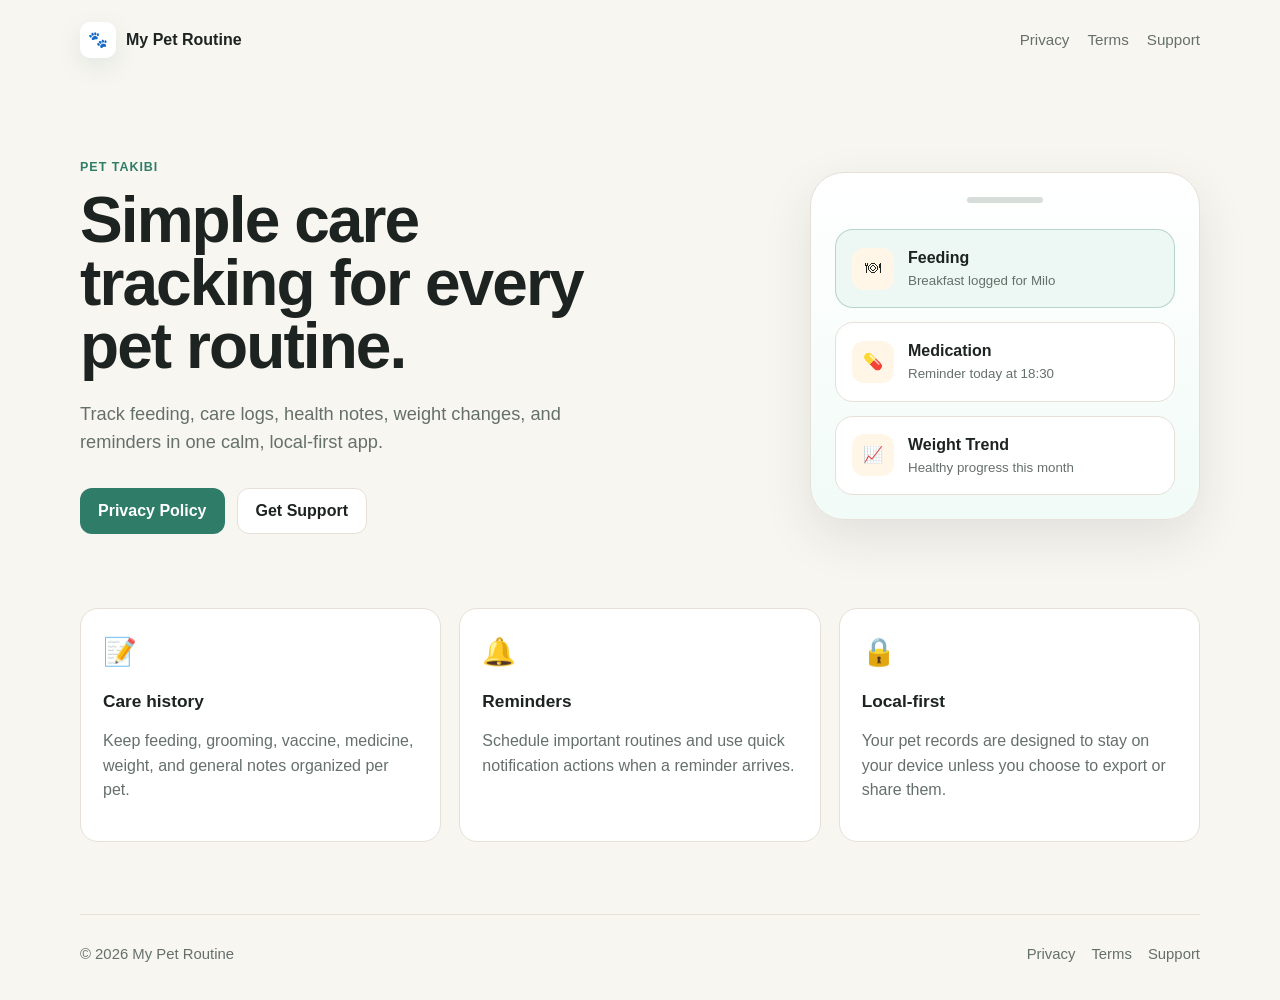
==== index.html @ f4e6ad45 "Add GitHub Pages site" ====
<!doctype html>
<html lang="en">
<head>
  <meta charset="utf-8">
  <meta name="viewport" content="width=device-width, initial-scale=1">
  <title>My Pet Routine</title>
  <meta name="description" content="My Pet Routine helps you track pet care logs, reminders, weight, health records, and routines locally on your device.">
  <link rel="stylesheet" href="assets/styles.css">
</head>
<body>
  <header class="site-header">
    <a class="brand" href="index.html" aria-label="My Pet Routine home">
      <span class="brand-mark">🐾</span>
      <span>My Pet Routine</span>
    </a>
    <nav class="nav" aria-label="Main navigation">
      <a href="privacy.html">Privacy</a>
      <a href="terms.html">Terms</a>
      <a href="support.html">Support</a>
    </nav>
  </header>

  <main>
    <section class="hero">
      <div class="hero-copy">
        <p class="eyebrow">Pet Takibi</p>
        <h1>Simple care tracking for every pet routine.</h1>
        <p class="lead">Track feeding, care logs, health notes, weight changes, and reminders in one calm, local-first app.</p>
        <div class="actions">
          <a class="button primary" href="privacy.html">Privacy Policy</a>
          <a class="button secondary" href="support.html">Get Support</a>
        </div>
      </div>
      <div class="phone-preview" aria-label="App feature preview">
        <div class="phone-top"></div>
        <div class="preview-card active">
          <span class="icon">🍽</span>
          <div>
            <strong>Feeding</strong>
            <small>Breakfast logged for Milo</small>
          </div>
        </div>
        <div class="preview-card">
          <span class="icon">💊</span>
          <div>
            <strong>Medication</strong>
            <small>Reminder today at 18:30</small>
          </div>
        </div>
        <div class="preview-card">
          <span class="icon">📈</span>
          <div>
            <strong>Weight Trend</strong>
            <small>Healthy progress this month</small>
          </div>
        </div>
      </div>
    </section>

    <section class="features" aria-label="Features">
      <article>
        <span>📝</span>
        <h2>Care history</h2>
        <p>Keep feeding, grooming, vaccine, medicine, weight, and general notes organized per pet.</p>
      </article>
      <article>
        <span>🔔</span>
        <h2>Reminders</h2>
        <p>Schedule important routines and use quick notification actions when a reminder arrives.</p>
      </article>
      <article>
        <span>🔒</span>
        <h2>Local-first</h2>
        <p>Your pet records are designed to stay on your device unless you choose to export or share them.</p>
      </article>
    </section>
  </main>

  <footer class="footer">
    <span>© 2026 My Pet Routine</span>
    <span class="footer-links">
      <a href="privacy.html">Privacy</a>
      <a href="terms.html">Terms</a>
      <a href="support.html">Support</a>
    </span>
  </footer>
</body>
</html>
---- assets/styles.css ----
:root {
  color-scheme: light;
  --bg: #f8f6f1;
  --surface: #ffffff;
  --text: #1d2320;
  --muted: #65706b;
  --line: #e6e0d7;
  --accent: #2f7d68;
  --accent-strong: #245f50;
  --warm: #e6a450;
  --soft: #edf7f3;
  --shadow: 0 18px 50px rgba(29, 35, 32, 0.1);
}

* {
  box-sizing: border-box;
}

body {
  margin: 0;
  min-height: 100vh;
  background: var(--bg);
  color: var(--text);
  font-family: -apple-system, BlinkMacSystemFont, "Segoe UI", sans-serif;
  line-height: 1.55;
}

a {
  color: inherit;
}

.site-header {
  display: flex;
  align-items: center;
  justify-content: space-between;
  gap: 24px;
  width: min(1120px, calc(100% - 40px));
  margin: 0 auto;
  padding: 22px 0;
}

.brand {
  display: inline-flex;
  align-items: center;
  gap: 10px;
  color: var(--text);
  font-weight: 750;
  text-decoration: none;
}

.brand-mark {
  display: grid;
  width: 36px;
  height: 36px;
  place-items: center;
  border-radius: 10px;
  background: var(--surface);
  box-shadow: 0 8px 24px rgba(47, 125, 104, 0.12);
}

.nav {
  display: flex;
  gap: 18px;
  color: var(--muted);
  font-size: 0.95rem;
}

.nav a,
.footer a {
  text-decoration: none;
}

.nav a:hover,
.footer a:hover {
  color: var(--accent);
}

.hero {
  display: grid;
  grid-template-columns: minmax(0, 1.05fr) minmax(320px, 0.95fr);
  align-items: center;
  gap: 60px;
  width: min(1120px, calc(100% - 40px));
  margin: 34px auto 0;
  padding: 44px 0 74px;
}

.eyebrow {
  margin: 0 0 12px;
  color: var(--accent);
  font-size: 0.78rem;
  font-weight: 800;
  letter-spacing: 0.08em;
  text-transform: uppercase;
}

h1 {
  max-width: 760px;
  margin: 0;
  font-size: clamp(2.55rem, 5vw, 5rem);
  line-height: 0.98;
  letter-spacing: -0.03em;
}

h2 {
  margin: 0 0 8px;
  font-size: 1.08rem;
  line-height: 1.25;
}

.lead {
  max-width: 620px;
  margin: 22px 0 0;
  color: var(--muted);
  font-size: 1.14rem;
}

.compact {
  max-width: 720px;
}

.actions {
  display: flex;
  flex-wrap: wrap;
  gap: 12px;
  margin-top: 32px;
}

.button {
  display: inline-flex;
  align-items: center;
  justify-content: center;
  min-height: 46px;
  padding: 0 18px;
  border-radius: 12px;
  font-weight: 750;
  text-decoration: none;
}

.primary {
  background: var(--accent);
  color: white;
}

.primary:hover {
  background: var(--accent-strong);
}

.secondary {
  background: var(--surface);
  color: var(--text);
  border: 1px solid var(--line);
}

.phone-preview {
  position: relative;
  display: grid;
  gap: 14px;
  width: min(100%, 390px);
  margin-left: auto;
  padding: 24px;
  border: 1px solid var(--line);
  border-radius: 34px;
  background: linear-gradient(180deg, #fff, #f1fbf7);
  box-shadow: var(--shadow);
}

.phone-top {
  width: 76px;
  height: 6px;
  margin: 0 auto 12px;
  border-radius: 999px;
  background: #d7ded9;
}

.preview-card,
.support-card {
  display: flex;
  align-items: center;
  gap: 14px;
  padding: 16px;
  border: 1px solid var(--line);
  border-radius: 18px;
  background: var(--surface);
}

.preview-card.active {
  border-color: rgba(47, 125, 104, 0.28);
  background: var(--soft);
}

.icon,
.support-icon {
  display: grid;
  flex: 0 0 auto;
  width: 42px;
  height: 42px;
  place-items: center;
  border-radius: 12px;
  background: #fff6e8;
}

.preview-card strong,
.preview-card small {
  display: block;
}

.preview-card small {
  color: var(--muted);
}

.features {
  display: grid;
  grid-template-columns: repeat(3, minmax(0, 1fr));
  gap: 18px;
  width: min(1120px, calc(100% - 40px));
  margin: 0 auto 72px;
}

.features article {
  padding: 22px;
  border: 1px solid var(--line);
  border-radius: 18px;
  background: var(--surface);
}

.features span {
  display: block;
  margin-bottom: 18px;
  font-size: 1.7rem;
}

.features p,
.page p {
  color: var(--muted);
}

.page {
  width: min(820px, calc(100% - 40px));
  margin: 44px auto 80px;
  padding: 38px;
  border: 1px solid var(--line);
  border-radius: 24px;
  background: var(--surface);
  box-shadow: 0 12px 36px rgba(29, 35, 32, 0.06);
}

.page h1 {
  font-size: clamp(2.2rem, 6vw, 4rem);
}

.page section {
  margin-top: 32px;
  padding-top: 26px;
  border-top: 1px solid var(--line);
}

.updated {
  margin-top: 12px;
  font-size: 0.95rem;
}

.support-page {
  max-width: 860px;
}

.support-card {
  margin-top: 28px;
  background: var(--soft);
}

.support-card p {
  margin: 0;
}

.not-found {
  text-align: center;
}

.footer {
  display: flex;
  align-items: center;
  justify-content: space-between;
  gap: 18px;
  width: min(1120px, calc(100% - 40px));
  margin: 0 auto;
  padding: 28px 0 34px;
  border-top: 1px solid var(--line);
  color: var(--muted);
  font-size: 0.93rem;
}

.footer-links {
  display: flex;
  gap: 16px;
}

@media (max-width: 760px) {
  .site-header,
  .footer {
    align-items: flex-start;
    flex-direction: column;
  }

  .nav {
    width: 100%;
    justify-content: space-between;
  }

  .hero {
    grid-template-columns: 1fr;
    gap: 34px;
    margin-top: 10px;
    padding-bottom: 46px;
  }

  .phone-preview {
    width: 100%;
    margin: 0;
  }

  .features {
    grid-template-columns: 1fr;
    margin-bottom: 46px;
  }

  .page {
    padding: 26px;
    margin-top: 24px;
  }
}
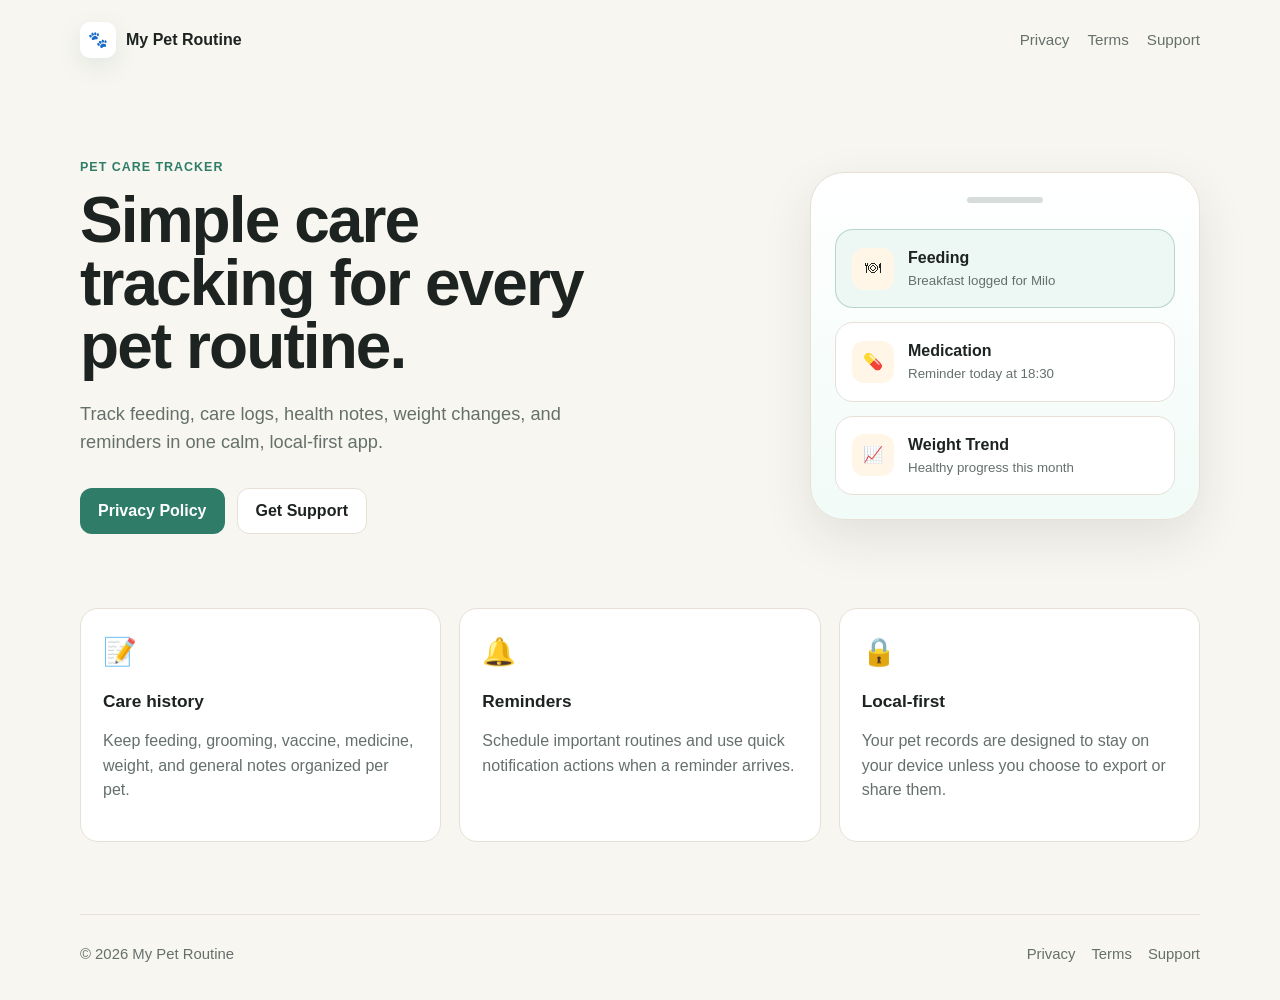
==== commit 105e64c8: "Polish public site copy" ====
--- a/index.html
+++ b/index.html
@@ -23,7 +23,7 @@
   <main>
     <section class="hero">
       <div class="hero-copy">
-        <p class="eyebrow">Pet Takibi</p>
+        <p class="eyebrow">Pet Care Tracker</p>
         <h1>Simple care tracking for every pet routine.</h1>
         <p class="lead">Track feeding, care logs, health notes, weight changes, and reminders in one calm, local-first app.</p>
         <div class="actions">
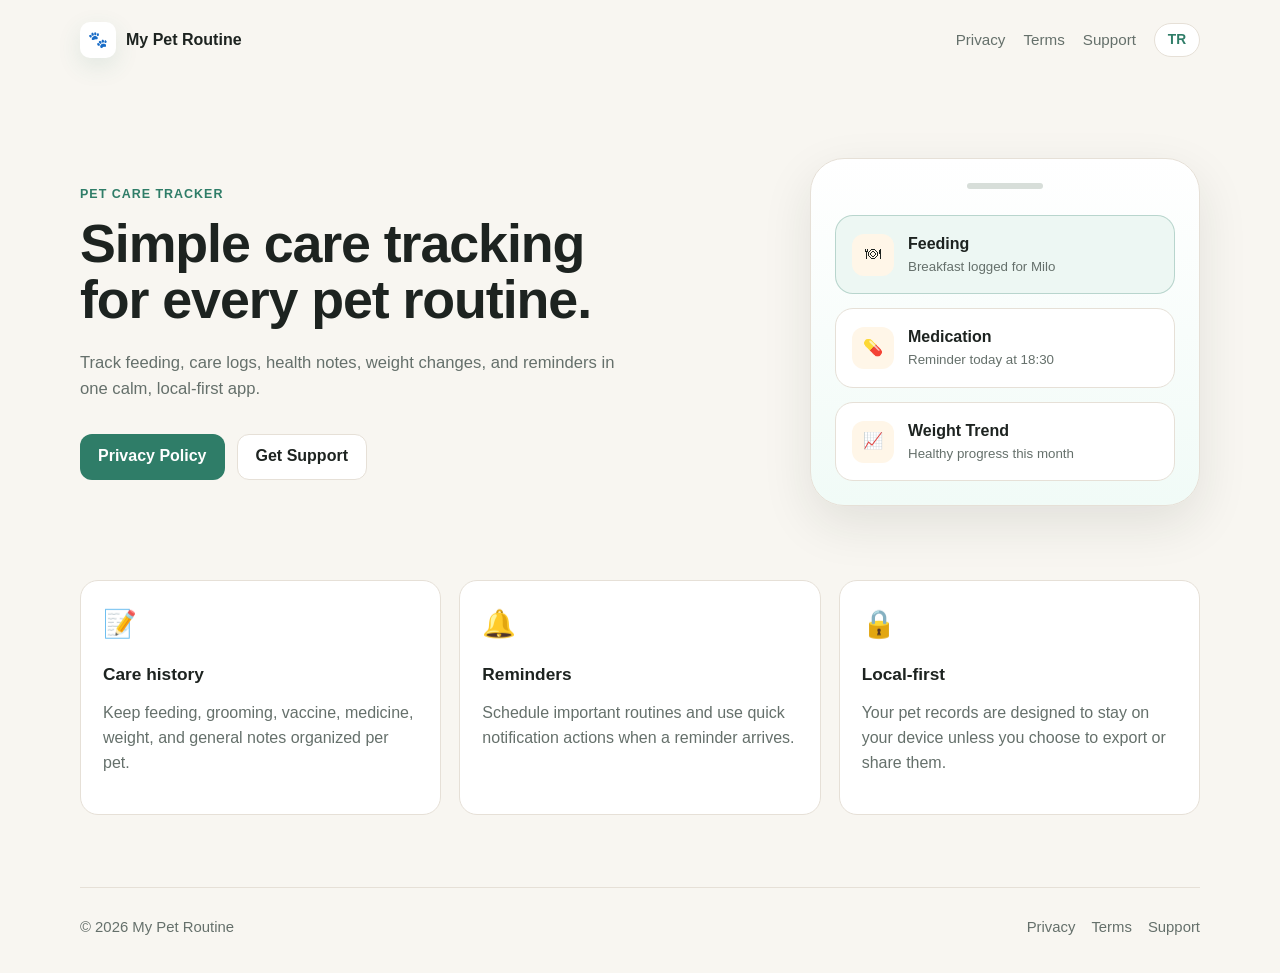
==== commit e94691e7: "Add bilingual website support" ====
--- a/index.html
+++ b/index.html
@@ -3,32 +3,35 @@
 <head>
   <meta charset="utf-8">
   <meta name="viewport" content="width=device-width, initial-scale=1">
-  <title>My Pet Routine</title>
-  <meta name="description" content="My Pet Routine helps you track pet care logs, reminders, weight, health records, and routines locally on your device.">
+  <title data-i18n-title="home.meta.title">My Pet Routine</title>
+  <meta name="description" data-i18n-description="home.meta.description" content="My Pet Routine helps you track pet care logs, reminders, weight, health records, and routines locally on your device.">
   <link rel="stylesheet" href="assets/styles.css">
 </head>
 <body>
   <header class="site-header">
     <a class="brand" href="index.html" aria-label="My Pet Routine home">
       <span class="brand-mark">🐾</span>
-      <span>My Pet Routine</span>
+      <span data-i18n="app.name">My Pet Routine</span>
     </a>
-    <nav class="nav" aria-label="Main navigation">
-      <a href="privacy.html">Privacy</a>
-      <a href="terms.html">Terms</a>
-      <a href="support.html">Support</a>
-    </nav>
+    <div class="header-actions">
+      <nav class="nav" aria-label="Main navigation">
+        <a href="privacy.html" data-i18n="nav.privacy">Privacy</a>
+        <a href="terms.html" data-i18n="nav.terms">Terms</a>
+        <a href="support.html" data-i18n="nav.support">Support</a>
+      </nav>
+      <button class="language-toggle" type="button" data-language-toggle aria-label="Change language">TR</button>
+    </div>
   </header>
 
   <main>
     <section class="hero">
       <div class="hero-copy">
-        <p class="eyebrow">Pet Care Tracker</p>
-        <h1>Simple care tracking for every pet routine.</h1>
-        <p class="lead">Track feeding, care logs, health notes, weight changes, and reminders in one calm, local-first app.</p>
+        <p class="eyebrow" data-i18n="home.eyebrow">Pet Care Tracker</p>
+        <h1 data-i18n="home.title">Simple care tracking for every pet routine.</h1>
+        <p class="lead" data-i18n="home.lead">Track feeding, care logs, health notes, weight changes, and reminders in one calm, local-first app.</p>
         <div class="actions">
-          <a class="button primary" href="privacy.html">Privacy Policy</a>
-          <a class="button secondary" href="support.html">Get Support</a>
+          <a class="button primary" href="privacy.html" data-i18n="home.privacyCta">Privacy Policy</a>
+          <a class="button secondary" href="support.html" data-i18n="home.supportCta">Get Support</a>
         </div>
       </div>
       <div class="phone-preview" aria-label="App feature preview">
@@ -36,22 +39,22 @@
         <div class="preview-card active">
           <span class="icon">🍽</span>
           <div>
-            <strong>Feeding</strong>
-            <small>Breakfast logged for Milo</small>
+            <strong data-i18n="home.preview.feeding.title">Feeding</strong>
+            <small data-i18n="home.preview.feeding.body">Breakfast logged for Milo</small>
           </div>
         </div>
         <div class="preview-card">
           <span class="icon">💊</span>
           <div>
-            <strong>Medication</strong>
-            <small>Reminder today at 18:30</small>
+            <strong data-i18n="home.preview.medication.title">Medication</strong>
+            <small data-i18n="home.preview.medication.body">Reminder today at 18:30</small>
           </div>
         </div>
         <div class="preview-card">
           <span class="icon">📈</span>
           <div>
-            <strong>Weight Trend</strong>
-            <small>Healthy progress this month</small>
+            <strong data-i18n="home.preview.weight.title">Weight Trend</strong>
+            <small data-i18n="home.preview.weight.body">Healthy progress this month</small>
           </div>
         </div>
       </div>
@@ -60,29 +63,30 @@
     <section class="features" aria-label="Features">
       <article>
         <span>📝</span>
-        <h2>Care history</h2>
-        <p>Keep feeding, grooming, vaccine, medicine, weight, and general notes organized per pet.</p>
+        <h2 data-i18n="home.feature.history.title">Care history</h2>
+        <p data-i18n="home.feature.history.body">Keep feeding, grooming, vaccine, medicine, weight, and general notes organized per pet.</p>
       </article>
       <article>
         <span>🔔</span>
-        <h2>Reminders</h2>
-        <p>Schedule important routines and use quick notification actions when a reminder arrives.</p>
+        <h2 data-i18n="home.feature.reminders.title">Reminders</h2>
+        <p data-i18n="home.feature.reminders.body">Schedule important routines and use quick notification actions when a reminder arrives.</p>
       </article>
       <article>
         <span>🔒</span>
-        <h2>Local-first</h2>
-        <p>Your pet records are designed to stay on your device unless you choose to export or share them.</p>
+        <h2 data-i18n="home.feature.privacy.title">Local-first</h2>
+        <p data-i18n="home.feature.privacy.body">Your pet records are designed to stay on your device unless you choose to export or share them.</p>
       </article>
     </section>
   </main>
 
   <footer class="footer">
-    <span>© 2026 My Pet Routine</span>
+    <span data-i18n="app.copyright">© 2026 My Pet Routine</span>
     <span class="footer-links">
-      <a href="privacy.html">Privacy</a>
-      <a href="terms.html">Terms</a>
-      <a href="support.html">Support</a>
+      <a href="privacy.html" data-i18n="nav.privacy">Privacy</a>
+      <a href="terms.html" data-i18n="nav.terms">Terms</a>
+      <a href="support.html" data-i18n="nav.support">Support</a>
     </span>
   </footer>
+  <script src="assets/i18n.js"></script>
 </body>
 </html>
--- a/assets/styles.css
+++ b/assets/styles.css
@@ -39,6 +39,12 @@
   padding: 22px 0;
 }
 
+.header-actions {
+  display: flex;
+  align-items: center;
+  gap: 18px;
+}
+
 .brand {
   display: inline-flex;
   align-items: center;
@@ -65,13 +71,27 @@
   font-size: 0.95rem;
 }
 
+.language-toggle {
+  min-width: 46px;
+  height: 34px;
+  border: 1px solid var(--line);
+  border-radius: 999px;
+  background: var(--surface);
+  color: var(--accent);
+  cursor: pointer;
+  font: inherit;
+  font-size: 0.86rem;
+  font-weight: 800;
+}
+
 .nav a,
 .footer a {
   text-decoration: none;
 }
 
 .nav a:hover,
-.footer a:hover {
+.footer a:hover,
+.language-toggle:hover {
   color: var(--accent);
 }
 
@@ -97,9 +117,9 @@
 h1 {
   max-width: 760px;
   margin: 0;
-  font-size: clamp(2.55rem, 5vw, 5rem);
-  line-height: 0.98;
-  letter-spacing: -0.03em;
+  font-size: clamp(2.2rem, 4.2vw, 4.2rem);
+  line-height: 1.04;
+  letter-spacing: -0.02em;
 }
 
 h2 {
@@ -112,7 +132,7 @@
   max-width: 620px;
   margin: 22px 0 0;
   color: var(--muted);
-  font-size: 1.14rem;
+  font-size: 1.04rem;
 }
 
 .compact {
@@ -246,7 +266,7 @@
 }
 
 .page h1 {
-  font-size: clamp(2.2rem, 6vw, 4rem);
+  font-size: clamp(2rem, 5vw, 3.2rem);
 }
 
 .page section {
@@ -302,9 +322,14 @@
     flex-direction: column;
   }
 
-  .nav {
+  .header-actions {
     width: 100%;
     justify-content: space-between;
+  }
+
+  .nav {
+    flex: 1;
+    justify-content: flex-start;
   }
 
   .hero {
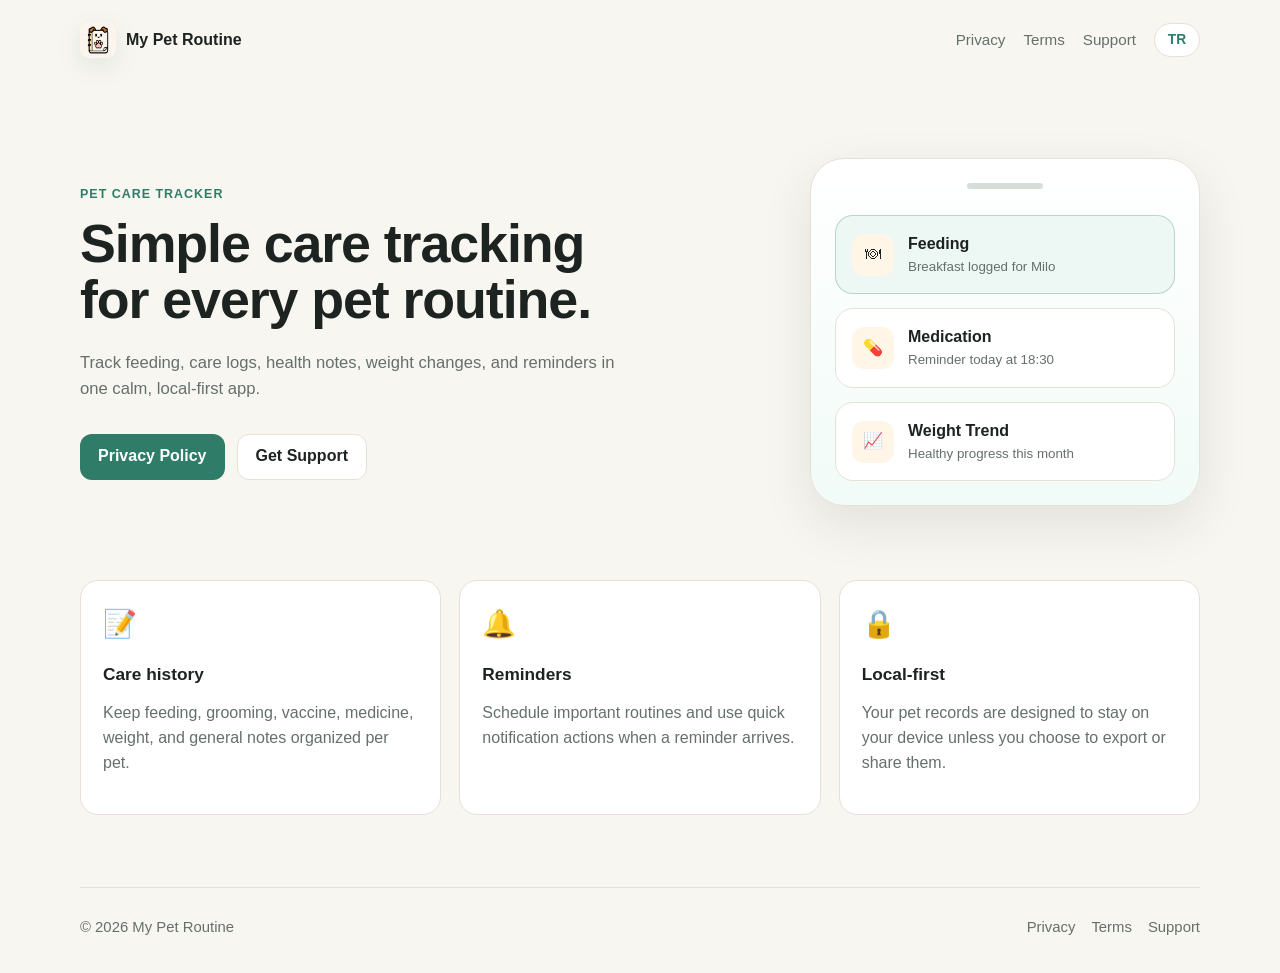
==== commit 5e5a197d: "Use app logo on website" ====
--- a/index.html
+++ b/index.html
@@ -10,7 +10,7 @@
 <body>
   <header class="site-header">
     <a class="brand" href="index.html" aria-label="My Pet Routine home">
-      <span class="brand-mark">🐾</span>
+      <span class="brand-mark"><img src="assets/images/my-pet-routine-app-logo.png" alt="" aria-hidden="true"></span>
       <span data-i18n="app.name">My Pet Routine</span>
     </a>
     <div class="header-actions">
--- a/assets/styles.css
+++ b/assets/styles.css
@@ -59,9 +59,17 @@
   width: 36px;
   height: 36px;
   place-items: center;
+  overflow: hidden;
   border-radius: 10px;
   background: var(--surface);
   box-shadow: 0 8px 24px rgba(47, 125, 104, 0.12);
+}
+
+.brand-mark img {
+  display: block;
+  width: 100%;
+  height: 100%;
+  object-fit: cover;
 }
 
 .nav {
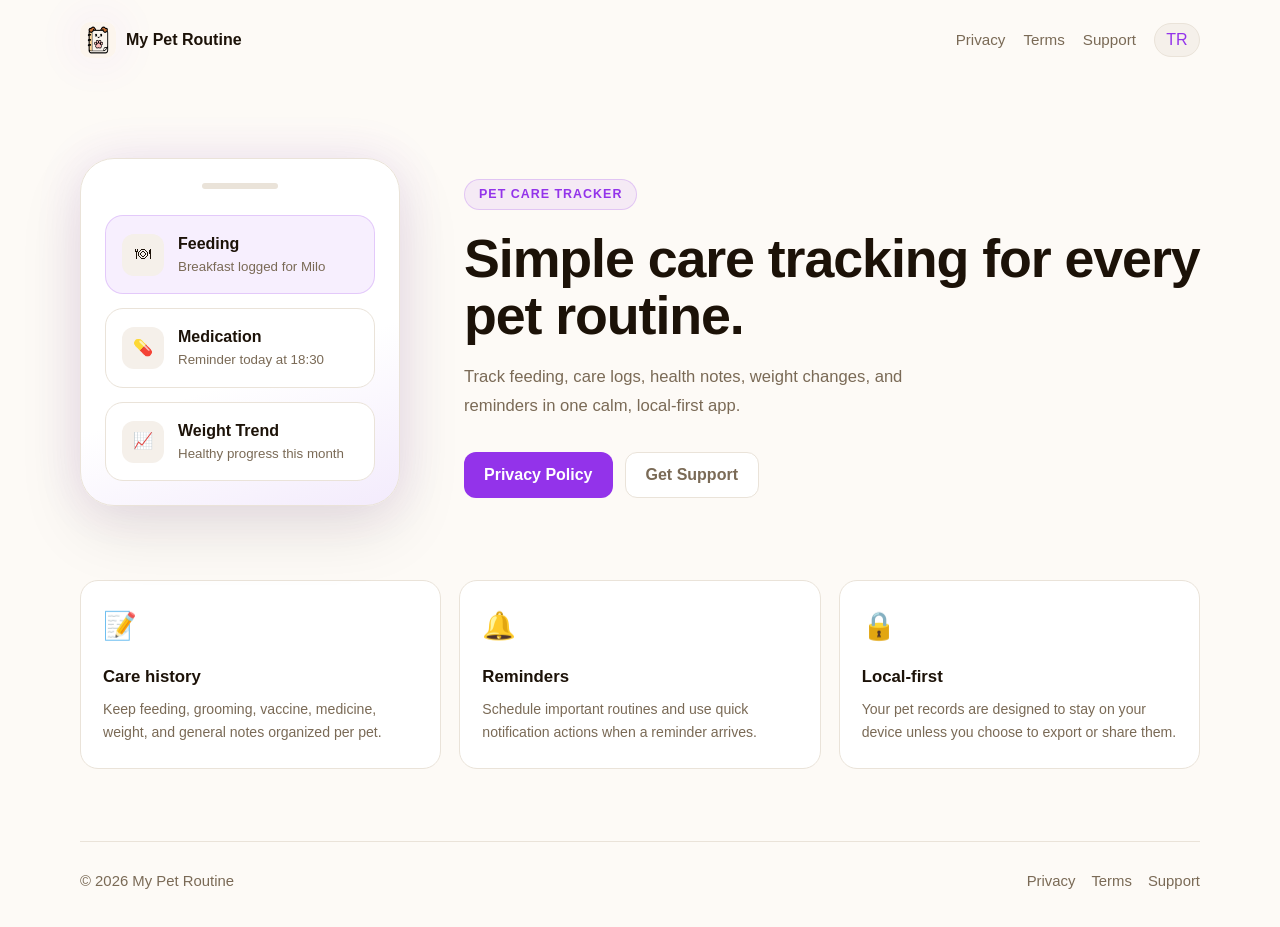
==== commit f2bc1a1b: "Redesign with warm cream + purple theme and reverse hero layout Co-Authored-By: Claude Sonnet 4.6 <n" ====
--- a/index.html
+++ b/index.html
@@ -5,6 +5,7 @@
   <meta name="viewport" content="width=device-width, initial-scale=1">
   <title data-i18n-title="home.meta.title">My Pet Routine</title>
   <meta name="description" data-i18n-description="home.meta.description" content="My Pet Routine helps you track pet care logs, reminders, weight, health records, and routines locally on your device.">
+  <link rel="icon" href="favicon.svg" type="image/svg+xml">
   <link rel="stylesheet" href="assets/styles.css">
 </head>
 <body>
@@ -27,7 +28,7 @@
     <section class="hero">
       <div class="hero-copy">
         <p class="eyebrow" data-i18n="home.eyebrow">Pet Care Tracker</p>
-        <h1 data-i18n="home.title">Simple care tracking for every pet routine.</h1>
+        <h1 data-i18n="home.title">Simple care tracking for <em>every</em> pet routine.</h1>
         <p class="lead" data-i18n="home.lead">Track feeding, care logs, health notes, weight changes, and reminders in one calm, local-first app.</p>
         <div class="actions">
           <a class="button primary" href="privacy.html" data-i18n="home.privacyCta">Privacy Policy</a>
--- a/assets/styles.css
+++ b/assets/styles.css
@@ -1,364 +1,186 @@
 :root {
   color-scheme: light;
-  --bg: #f8f6f1;
-  --surface: #ffffff;
-  --text: #1d2320;
-  --muted: #65706b;
-  --line: #e6e0d7;
-  --accent: #2f7d68;
-  --accent-strong: #245f50;
-  --warm: #e6a450;
-  --soft: #edf7f3;
-  --shadow: 0 18px 50px rgba(29, 35, 32, 0.1);
+  --bg: #FDFAF6;
+  --surface: #FFFFFF;
+  --elevated: #F5F0EA;
+  --text: #1C1208;
+  --muted: #7A6A56;
+  --line: #EAE3D9;
+  --accent: #9333EA;
+  --accent-strong: #7E22CE;
+  --accent-soft: rgba(147, 51, 234, 0.08);
+  --accent-border: rgba(147, 51, 234, 0.2);
+  --glow: 0 0 48px rgba(147, 51, 234, 0.1);
+  --shadow: 0 24px 64px rgba(28, 18, 8, 0.1);
 }
 
-* {
-  box-sizing: border-box;
-}
+* { box-sizing: border-box; }
 
 body {
-  margin: 0;
-  min-height: 100vh;
-  background: var(--bg);
-  color: var(--text);
+  margin: 0; min-height: 100vh;
+  background: var(--bg); color: var(--text);
   font-family: -apple-system, BlinkMacSystemFont, "Segoe UI", sans-serif;
   line-height: 1.55;
 }
 
-a {
-  color: inherit;
+a { color: inherit; text-decoration: none; }
+
+/* Header */
+.site-header {
+  display: flex; align-items: center; justify-content: space-between; gap: 24px;
+  width: min(1120px, calc(100% - 40px)); margin: 0 auto; padding: 22px 0;
+}
+.header-actions { display: flex; align-items: center; gap: 18px; }
+.brand { display: inline-flex; align-items: center; gap: 10px; color: var(--text); font-weight: 750; }
+.brand-mark {
+  display: grid; width: 36px; height: 36px; place-items: center;
+  overflow: hidden; border-radius: 10px; background: var(--surface); box-shadow: var(--glow);
+}
+.brand-mark img { display: block; width: 100%; height: 100%; object-fit: cover; }
+.nav { display: flex; gap: 18px; color: var(--muted); font-size: 0.95rem; }
+.nav a { transition: color .15s; }
+.nav a:hover { color: var(--accent); }
+.language-toggle {
+  min-width: 46px; height: 34px;
+  background: var(--elevated); border: 1px solid var(--line);
+  color: var(--accent); font-size: 0.86rem; font-weight: 800;
+  border-radius: 999px; cursor: pointer; font: inherit;
+  transition: border-color .15s;
+}
+.language-toggle:hover { border-color: var(--accent-border); }
+
+/* Hero — phone left, text right */
+.hero {
+  width: min(1120px, calc(100% - 40px)); margin: 34px auto 0;
+  padding: 44px 0 74px;
+  display: grid; grid-template-columns: 320px 1fr;
+  align-items: center; gap: 64px;
 }
 
-.site-header {
-  display: flex;
-  align-items: center;
-  justify-content: space-between;
-  gap: 24px;
-  width: min(1120px, calc(100% - 40px));
-  margin: 0 auto;
-  padding: 22px 0;
+/* Phone goes first (left column) via explicit order */
+.phone-preview { order: -1; }
+
+.hero-copy .eyebrow {
+  display: inline-flex; align-items: center;
+  font-size: 0.78rem; font-weight: 800; letter-spacing: 0.08em; text-transform: uppercase;
+  color: var(--accent); background: var(--accent-soft); border: 1px solid var(--accent-border);
+  padding: 5px 14px; border-radius: 100px; margin-bottom: 20px;
 }
+.hero-copy h1 {
+  font-size: clamp(2.2rem, 4.2vw, 3.8rem); font-weight: 800;
+  line-height: 1.06; letter-spacing: -0.02em; margin: 0 0 18px;
+}
+.hero-copy h1 em { font-style: normal; color: var(--accent); }
+.hero-copy .lead {
+  font-size: 1.04rem; color: var(--muted); max-width: 440px; line-height: 1.75; margin: 0 0 32px;
+}
+.actions { display: flex; gap: 12px; flex-wrap: wrap; }
+.button {
+  display: inline-flex; align-items: center; justify-content: center;
+  min-height: 46px; padding: 0 20px; border-radius: 12px;
+  font-weight: 750; transition: transform .15s, opacity .15s;
+}
+.button:hover { transform: translateY(-2px); opacity: .9; }
+.primary { background: var(--accent); color: white; }
+.primary:hover { background: var(--accent-strong); opacity: 1; }
+.secondary { background: var(--surface); color: var(--muted); border: 1px solid var(--line); }
+.secondary:hover { color: var(--text); border-color: var(--muted); }
 
-.header-actions {
-  display: flex;
-  align-items: center;
-  gap: 18px;
-}
-
-.brand {
-  display: inline-flex;
-  align-items: center;
-  gap: 10px;
-  color: var(--text);
-  font-weight: 750;
-  text-decoration: none;
-}
-
-.brand-mark {
-  display: grid;
-  width: 36px;
-  height: 36px;
-  place-items: center;
-  overflow: hidden;
-  border-radius: 10px;
-  background: var(--surface);
-  box-shadow: 0 8px 24px rgba(47, 125, 104, 0.12);
-}
-
-.brand-mark img {
-  display: block;
-  width: 100%;
-  height: 100%;
-  object-fit: cover;
-}
-
-.nav {
-  display: flex;
-  gap: 18px;
-  color: var(--muted);
-  font-size: 0.95rem;
-}
-
-.language-toggle {
-  min-width: 46px;
-  height: 34px;
-  border: 1px solid var(--line);
-  border-radius: 999px;
-  background: var(--surface);
-  color: var(--accent);
-  cursor: pointer;
-  font: inherit;
-  font-size: 0.86rem;
-  font-weight: 800;
-}
-
-.nav a,
-.footer a {
-  text-decoration: none;
-}
-
-.nav a:hover,
-.footer a:hover,
-.language-toggle:hover {
-  color: var(--accent);
-}
-
-.hero {
-  display: grid;
-  grid-template-columns: minmax(0, 1.05fr) minmax(320px, 0.95fr);
-  align-items: center;
-  gap: 60px;
-  width: min(1120px, calc(100% - 40px));
-  margin: 34px auto 0;
-  padding: 44px 0 74px;
-}
-
-.eyebrow {
-  margin: 0 0 12px;
-  color: var(--accent);
-  font-size: 0.78rem;
-  font-weight: 800;
-  letter-spacing: 0.08em;
-  text-transform: uppercase;
-}
-
-h1 {
-  max-width: 760px;
-  margin: 0;
-  font-size: clamp(2.2rem, 4.2vw, 4.2rem);
-  line-height: 1.04;
-  letter-spacing: -0.02em;
-}
-
-h2 {
-  margin: 0 0 8px;
-  font-size: 1.08rem;
-  line-height: 1.25;
-}
-
-.lead {
-  max-width: 620px;
-  margin: 22px 0 0;
-  color: var(--muted);
-  font-size: 1.04rem;
-}
-
-.compact {
-  max-width: 720px;
-}
-
-.actions {
-  display: flex;
-  flex-wrap: wrap;
-  gap: 12px;
-  margin-top: 32px;
-}
-
-.button {
-  display: inline-flex;
-  align-items: center;
-  justify-content: center;
-  min-height: 46px;
-  padding: 0 18px;
-  border-radius: 12px;
-  font-weight: 750;
-  text-decoration: none;
-}
-
-.primary {
-  background: var(--accent);
-  color: white;
-}
-
-.primary:hover {
-  background: var(--accent-strong);
-}
-
-.secondary {
-  background: var(--surface);
-  color: var(--text);
-  border: 1px solid var(--line);
-}
-
+/* Phone mockup */
 .phone-preview {
   position: relative;
-  display: grid;
-  gap: 14px;
-  width: min(100%, 390px);
-  margin-left: auto;
+  display: grid; gap: 14px;
+  width: min(100%, 340px);
+  margin-right: auto;
   padding: 24px;
-  border: 1px solid var(--line);
-  border-radius: 34px;
-  background: linear-gradient(180deg, #fff, #f1fbf7);
-  box-shadow: var(--shadow);
+  border: 1px solid var(--line); border-radius: 34px;
+  background: linear-gradient(160deg, #fff 60%, #f3ebfc);
+  box-shadow: var(--shadow), var(--glow);
 }
+.phone-top {
+  width: 76px; height: 6px; margin: 0 auto 12px;
+  border-radius: 999px; background: var(--line);
+}
+.preview-card {
+  display: flex; align-items: center; gap: 14px;
+  padding: 16px; border: 1px solid var(--line);
+  border-radius: 18px; background: var(--surface);
+}
+.preview-card.active {
+  border-color: var(--accent-border);
+  background: var(--accent-soft);
+}
+.icon {
+  display: grid; flex: 0 0 auto;
+  width: 42px; height: 42px; place-items: center;
+  border-radius: 12px; background: var(--elevated);
+}
+.preview-card strong, .preview-card small { display: block; }
+.preview-card small { color: var(--muted); }
 
-.phone-top {
-  width: 76px;
-  height: 6px;
-  margin: 0 auto 12px;
-  border-radius: 999px;
-  background: #d7ded9;
+/* Features */
+.features {
+  width: min(1120px, calc(100% - 40px)); margin: 0 auto 72px;
+  display: grid; grid-template-columns: repeat(3, 1fr); gap: 18px;
 }
+.features article {
+  background: var(--surface); border: 1px solid var(--line);
+  border-radius: 18px; padding: 24px 22px; transition: border-color .2s, transform .2s;
+}
+.features article:hover { border-color: var(--accent-border); transform: translateY(-4px); }
+.features span {
+  display: block; font-size: 1.7rem; margin-bottom: 16px;
+}
+.features h2 { font-size: 1.05rem; font-weight: 700; margin: 0 0 8px; color: var(--text); }
+.features p { font-size: 0.88rem; color: var(--muted); line-height: 1.65; margin: 0; }
 
-.preview-card,
-.support-card {
-  display: flex;
-  align-items: center;
-  gap: 14px;
-  padding: 16px;
-  border: 1px solid var(--line);
-  border-radius: 18px;
-  background: var(--surface);
-}
-
-.preview-card.active {
-  border-color: rgba(47, 125, 104, 0.28);
-  background: var(--soft);
-}
-
-.icon,
-.support-icon {
-  display: grid;
-  flex: 0 0 auto;
-  width: 42px;
-  height: 42px;
-  place-items: center;
-  border-radius: 12px;
-  background: #fff6e8;
-}
-
-.preview-card strong,
-.preview-card small {
-  display: block;
-}
-
-.preview-card small {
-  color: var(--muted);
-}
-
-.features {
-  display: grid;
-  grid-template-columns: repeat(3, minmax(0, 1fr));
-  gap: 18px;
-  width: min(1120px, calc(100% - 40px));
-  margin: 0 auto 72px;
-}
-
-.features article {
-  padding: 22px;
-  border: 1px solid var(--line);
-  border-radius: 18px;
-  background: var(--surface);
-}
-
-.features span {
-  display: block;
-  margin-bottom: 18px;
-  font-size: 1.7rem;
-}
-
-.features p,
-.page p {
-  color: var(--muted);
-}
-
+/* Inner pages */
 .page {
   width: min(820px, calc(100% - 40px));
-  margin: 44px auto 80px;
-  padding: 38px;
-  border: 1px solid var(--line);
-  border-radius: 24px;
-  background: var(--surface);
-  box-shadow: 0 12px 36px rgba(29, 35, 32, 0.06);
+  margin: 44px auto 80px; padding: 38px;
+  border: 1px solid var(--line); border-radius: 24px;
+  background: var(--surface); box-shadow: var(--shadow);
 }
+.page h1 { font-size: clamp(2rem, 5vw, 3.2rem); }
+.page section { margin-top: 32px; padding-top: 26px; border-top: 1px solid var(--line); }
+.page h2 { font-size: 1.08rem; line-height: 1.25; margin: 0 0 8px; }
+.page p, .page li { color: var(--muted); line-height: 1.8; font-size: 0.95rem; }
+.page a { color: var(--accent); }
+.page a:hover { text-decoration: underline; }
+.updated { margin-top: 12px; font-size: 0.95rem; }
 
-.page h1 {
-  font-size: clamp(2rem, 5vw, 3.2rem);
+/* Support */
+.support-page { max-width: 860px; }
+.support-card {
+  display: flex; align-items: center; gap: 14px;
+  padding: 16px; border: 1px solid var(--accent-border);
+  border-radius: 18px; background: var(--accent-soft); margin-top: 28px;
 }
+.support-card p { margin: 0; color: var(--muted); }
 
-.page section {
-  margin-top: 32px;
-  padding-top: 26px;
-  border-top: 1px solid var(--line);
+/* 404 */
+.not-found { text-align: center; }
+
+/* Footer */
+.footer {
+  display: flex; align-items: center; justify-content: space-between; flex-wrap: wrap; gap: 18px;
+  width: min(1120px, calc(100% - 40px)); margin: 0 auto;
+  padding: 28px 0 34px; border-top: 1px solid var(--line);
+  color: var(--muted); font-size: 0.93rem;
 }
-
-.updated {
-  margin-top: 12px;
-  font-size: 0.95rem;
-}
-
-.support-page {
-  max-width: 860px;
-}
-
-.support-card {
-  margin-top: 28px;
-  background: var(--soft);
-}
-
-.support-card p {
-  margin: 0;
-}
-
-.not-found {
-  text-align: center;
-}
-
-.footer {
-  display: flex;
-  align-items: center;
-  justify-content: space-between;
-  gap: 18px;
-  width: min(1120px, calc(100% - 40px));
-  margin: 0 auto;
-  padding: 28px 0 34px;
-  border-top: 1px solid var(--line);
-  color: var(--muted);
-  font-size: 0.93rem;
-}
-
-.footer-links {
-  display: flex;
-  gap: 16px;
-}
+.footer-links { display: flex; gap: 16px; }
+.footer a, .nav a { text-decoration: none; }
+.footer a:hover { color: var(--accent); }
 
 @media (max-width: 760px) {
-  .site-header,
-  .footer {
-    align-items: flex-start;
-    flex-direction: column;
+  .site-header, .footer { flex-direction: column; align-items: flex-start; }
+  .header-actions { width: 100%; justify-content: space-between; }
+  .nav { flex: 1; justify-content: flex-start; }
+  .hero {
+    grid-template-columns: 1fr; gap: 34px;
+    margin-top: 10px; padding-bottom: 46px;
   }
-
-  .header-actions {
-    width: 100%;
-    justify-content: space-between;
-  }
-
-  .nav {
-    flex: 1;
-    justify-content: flex-start;
-  }
-
-  .hero {
-    grid-template-columns: 1fr;
-    gap: 34px;
-    margin-top: 10px;
-    padding-bottom: 46px;
-  }
-
-  .phone-preview {
-    width: 100%;
-    margin: 0;
-  }
-
-  .features {
-    grid-template-columns: 1fr;
-    margin-bottom: 46px;
-  }
-
-  .page {
-    padding: 26px;
-    margin-top: 24px;
-  }
+  .phone-preview { order: 0; width: 100%; margin: 0; }
+  .features { grid-template-columns: 1fr; margin-bottom: 46px; }
+  .page { padding: 26px; margin-top: 24px; }
 }
